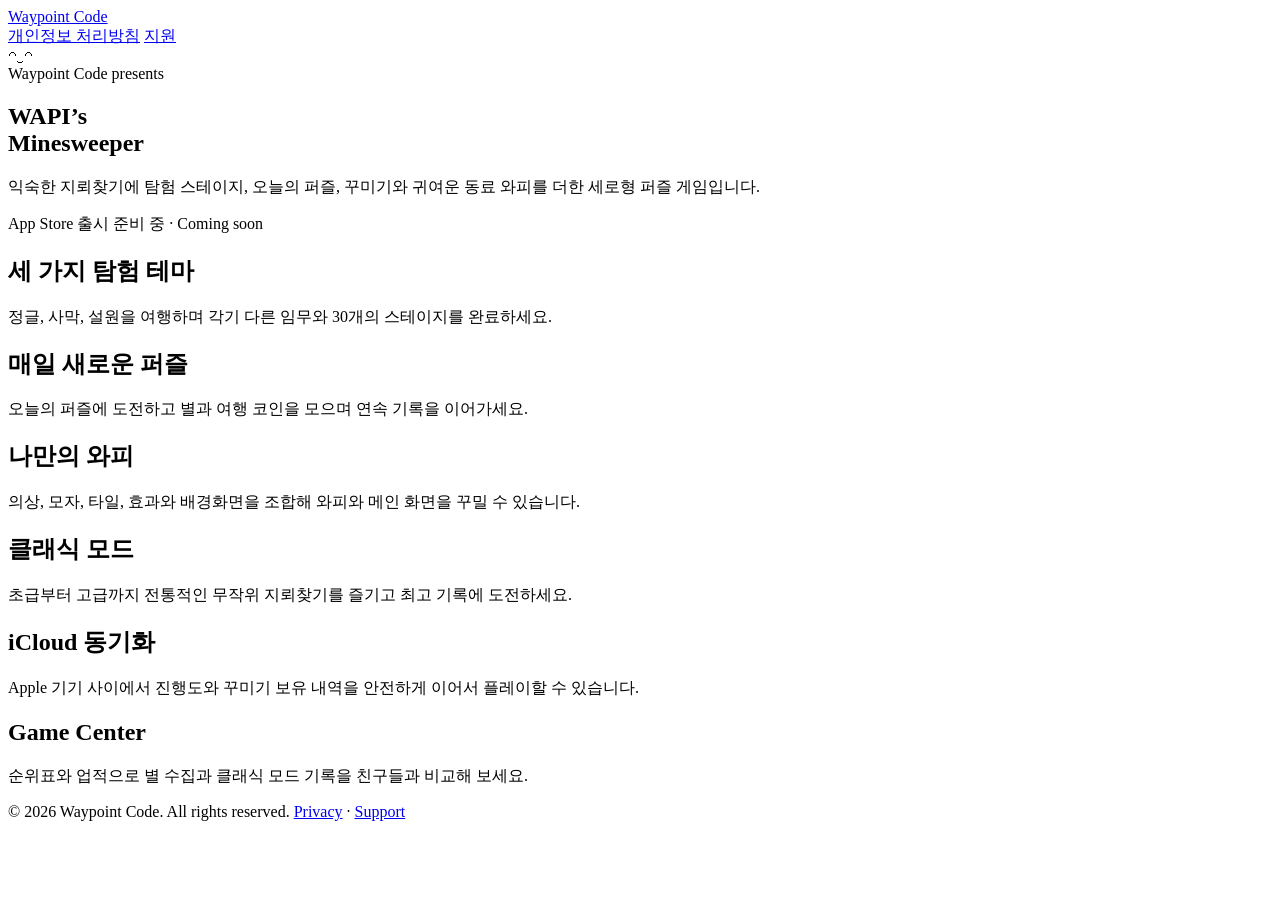
==== index.html @ 91910fee "Add WorldSweep marketing page" ====
<!doctype html>
<html lang="ko">
<head>
  <meta charset="utf-8">
  <meta name="viewport" content="width=device-width, initial-scale=1">
  <meta name="description" content="WAPI’s Minesweeper — 퍼즐, 탐험, 꾸미기가 만나는 새로운 지뢰찾기 게임.">
  <title>WAPI’s Minesweeper — Waypoint Code</title>
  <link rel="stylesheet" href="styles.css">
</head>
<body>
  <header class="shell">
    <nav aria-label="주요 메뉴">
      <a class="brand" href="index.html">Waypoint Code</a>
      <div class="nav-links">
        <a href="privacy.html">개인정보 처리방침</a>
        <a href="support.html">지원</a>
      </div>
    </nav>
  </header>

  <main class="shell">
    <section class="hero">
      <div class="app-mark" role="img" aria-label="웃고 있는 와피 마크"><span class="wapi-face">◠‿◠</span></div>
      <div>
        <div class="eyebrow">Waypoint Code presents</div>
        <h1>WAPI’s<br>Minesweeper</h1>
        <p class="lead">익숙한 지뢰찾기에 탐험 스테이지, 오늘의 퍼즐, 꾸미기와 귀여운 동료 와피를 더한 세로형 퍼즐 게임입니다.</p>
        <div class="badge">App Store 출시 준비 중 · Coming soon</div>
      </div>
    </section>

    <section class="grid" aria-label="게임 특징">
      <article class="card">
        <h2>세 가지 탐험 테마</h2>
        <p>정글, 사막, 설원을 여행하며 각기 다른 임무와 30개의 스테이지를 완료하세요.</p>
      </article>
      <article class="card">
        <h2>매일 새로운 퍼즐</h2>
        <p>오늘의 퍼즐에 도전하고 별과 여행 코인을 모으며 연속 기록을 이어가세요.</p>
      </article>
      <article class="card">
        <h2>나만의 와피</h2>
        <p>의상, 모자, 타일, 효과와 배경화면을 조합해 와피와 메인 화면을 꾸밀 수 있습니다.</p>
      </article>
      <article class="card">
        <h2>클래식 모드</h2>
        <p>초급부터 고급까지 전통적인 무작위 지뢰찾기를 즐기고 최고 기록에 도전하세요.</p>
      </article>
      <article class="card">
        <h2>iCloud 동기화</h2>
        <p>Apple 기기 사이에서 진행도와 꾸미기 보유 내역을 안전하게 이어서 플레이할 수 있습니다.</p>
      </article>
      <article class="card">
        <h2>Game Center</h2>
        <p>순위표와 업적으로 별 수집과 클래식 모드 기록을 친구들과 비교해 보세요.</p>
      </article>
    </section>
  </main>

  <footer>
    <div class="shell">
      <span>© 2026 Waypoint Code. All rights reserved.</span>
      <span><a href="privacy.html">Privacy</a> · <a href="support.html">Support</a></span>
    </div>
  </footer>
</body>
</html>
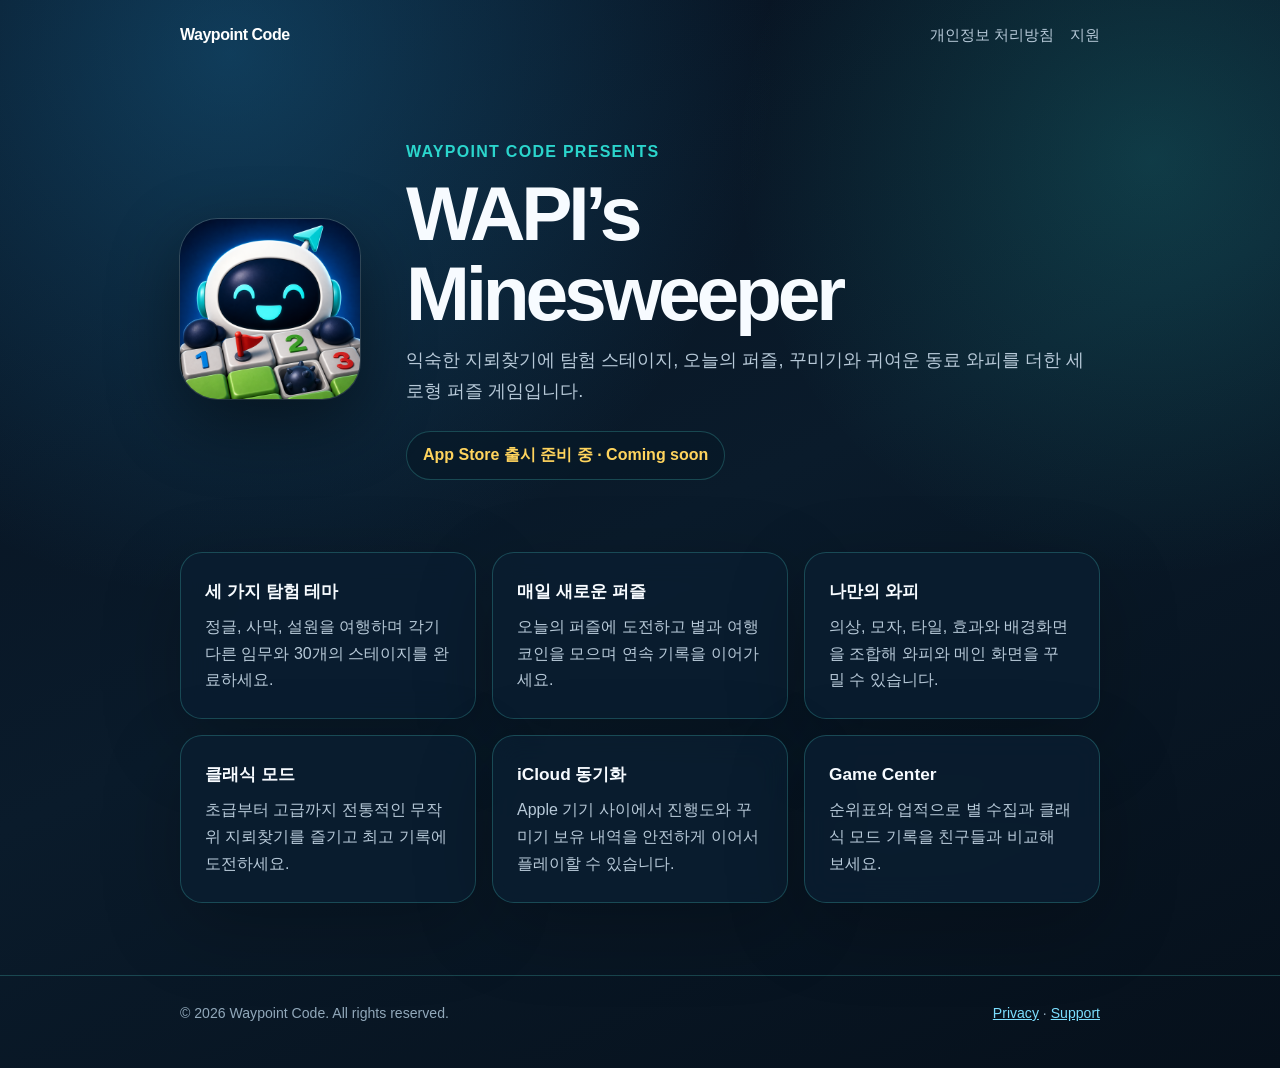
==== commit 042a95ac: "Add WAPI app icon to marketing page" ====
--- a/index.html
+++ b/index.html
@@ -4,7 +4,10 @@
   <meta charset="utf-8">
   <meta name="viewport" content="width=device-width, initial-scale=1">
   <meta name="description" content="WAPI’s Minesweeper — 퍼즐, 탐험, 꾸미기가 만나는 새로운 지뢰찾기 게임.">
+  <meta property="og:image" content="app-icon.png">
   <title>WAPI’s Minesweeper — Waypoint Code</title>
+  <link rel="icon" type="image/png" href="app-icon.png">
+  <link rel="apple-touch-icon" href="app-icon.png">
   <link rel="stylesheet" href="styles.css">
 </head>
 <body>
@@ -20,7 +23,7 @@
 
   <main class="shell">
     <section class="hero">
-      <div class="app-mark" role="img" aria-label="웃고 있는 와피 마크"><span class="wapi-face">◠‿◠</span></div>
+      <img class="app-icon" src="app-icon.png" width="512" height="512" alt="WAPI’s Minesweeper 앱 아이콘">
       <div>
         <div class="eyebrow">Waypoint Code presents</div>
         <h1>WAPI’s<br>Minesweeper</h1>
--- a/styles.css
+++ b/styles.css
@@ -0,0 +1,189 @@
+:root {
+  color-scheme: dark;
+  --bg: #07111f;
+  --panel: rgba(10, 30, 48, 0.86);
+  --panel-strong: #0c2539;
+  --line: rgba(82, 221, 214, 0.24);
+  --text: #f7fbff;
+  --muted: #b7c9d8;
+  --accent: #2bd5cc;
+  --accent-2: #7cdfff;
+  --gold: #ffd45d;
+}
+
+* { box-sizing: border-box; }
+
+html { scroll-behavior: smooth; }
+
+body {
+  margin: 0;
+  min-height: 100vh;
+  font-family: -apple-system, BlinkMacSystemFont, "Segoe UI", sans-serif;
+  line-height: 1.68;
+  color: var(--text);
+  background:
+    radial-gradient(circle at 18% 5%, rgba(32, 141, 201, 0.34), transparent 34rem),
+    radial-gradient(circle at 90% 15%, rgba(43, 213, 204, 0.18), transparent 26rem),
+    linear-gradient(155deg, #07111f 0%, #0a1b2b 50%, #06101b 100%);
+}
+
+a { color: var(--accent-2); }
+a:hover { color: #fff; }
+
+.shell {
+  width: min(920px, calc(100% - 32px));
+  margin: 0 auto;
+}
+
+nav {
+  display: flex;
+  align-items: center;
+  justify-content: space-between;
+  gap: 18px;
+  padding: 22px 0;
+}
+
+.brand {
+  color: #fff;
+  font-weight: 850;
+  letter-spacing: -0.03em;
+  text-decoration: none;
+}
+
+.nav-links {
+  display: flex;
+  flex-wrap: wrap;
+  justify-content: flex-end;
+  gap: 16px;
+  font-size: 0.92rem;
+}
+
+.nav-links a { color: var(--muted); text-decoration: none; }
+
+.hero {
+  display: grid;
+  grid-template-columns: 180px 1fr;
+  align-items: center;
+  gap: 46px;
+  padding: 68px 0 58px;
+}
+
+.app-icon {
+  width: 180px;
+  height: 180px;
+  display: block;
+  object-fit: cover;
+  border-radius: 38px;
+  box-shadow: 0 24px 70px rgba(0, 0, 0, 0.45), 0 0 0 1px rgba(255, 255, 255, 0.18);
+}
+
+.eyebrow {
+  color: var(--accent);
+  font-weight: 800;
+  letter-spacing: 0.08em;
+  text-transform: uppercase;
+}
+
+h1 {
+  margin: 8px 0 12px;
+  font-size: clamp(2.35rem, 8vw, 4.8rem);
+  line-height: 1.04;
+  letter-spacing: -0.055em;
+}
+
+.lead {
+  max-width: 680px;
+  margin: 0;
+  color: var(--muted);
+  font-size: 1.14rem;
+}
+
+.badge {
+  display: inline-flex;
+  margin-top: 24px;
+  padding: 10px 16px;
+  border: 1px solid var(--line);
+  border-radius: 999px;
+  color: var(--gold);
+  background: rgba(8, 25, 40, 0.74);
+  font-weight: 750;
+}
+
+.grid {
+  display: grid;
+  grid-template-columns: repeat(3, 1fr);
+  gap: 16px;
+  padding: 14px 0 72px;
+}
+
+.card, .document {
+  border: 1px solid var(--line);
+  background: var(--panel);
+  box-shadow: 0 24px 80px rgba(0, 0, 0, 0.22);
+  backdrop-filter: blur(14px);
+}
+
+.card {
+  padding: 24px;
+  border-radius: 22px;
+}
+
+.card h2 { margin: 0 0 8px; font-size: 1.08rem; }
+.card p { margin: 0; color: var(--muted); }
+
+.document {
+  max-width: 820px;
+  margin: 46px auto 72px;
+  padding: clamp(24px, 6vw, 58px);
+  border-radius: 28px;
+}
+
+.document h1 { font-size: clamp(2rem, 6vw, 3.35rem); }
+.document h2 { margin: 2.1rem 0 0.7rem; font-size: 1.25rem; }
+.document h3 { margin: 1.35rem 0 0.5rem; font-size: 1rem; color: var(--accent); }
+.document p, .document li { color: var(--muted); }
+.document strong { color: var(--text); }
+.document ul { padding-left: 1.25rem; }
+.document li { margin: 0.5rem 0; }
+
+.meta {
+  margin-bottom: 2rem;
+  color: var(--accent);
+  font-weight: 750;
+}
+
+.notice {
+  margin: 1.3rem 0;
+  padding: 16px 18px;
+  border-left: 4px solid var(--accent);
+  border-radius: 12px;
+  background: var(--panel-strong);
+}
+
+.language-divider {
+  border: 0;
+  border-top: 1px solid var(--line);
+  margin: 3.5rem 0;
+}
+
+footer {
+  padding: 26px 0 42px;
+  border-top: 1px solid var(--line);
+  color: #91a8ba;
+  font-size: 0.88rem;
+}
+
+footer .shell {
+  display: flex;
+  justify-content: space-between;
+  gap: 18px;
+  flex-wrap: wrap;
+}
+
+@media (max-width: 720px) {
+  nav { align-items: flex-start; }
+  .hero { grid-template-columns: 1fr; gap: 28px; padding-top: 42px; }
+  .app-icon { width: 132px; height: 132px; border-radius: 29px; }
+  .grid { grid-template-columns: 1fr; }
+  .document { margin-top: 22px; }
+}
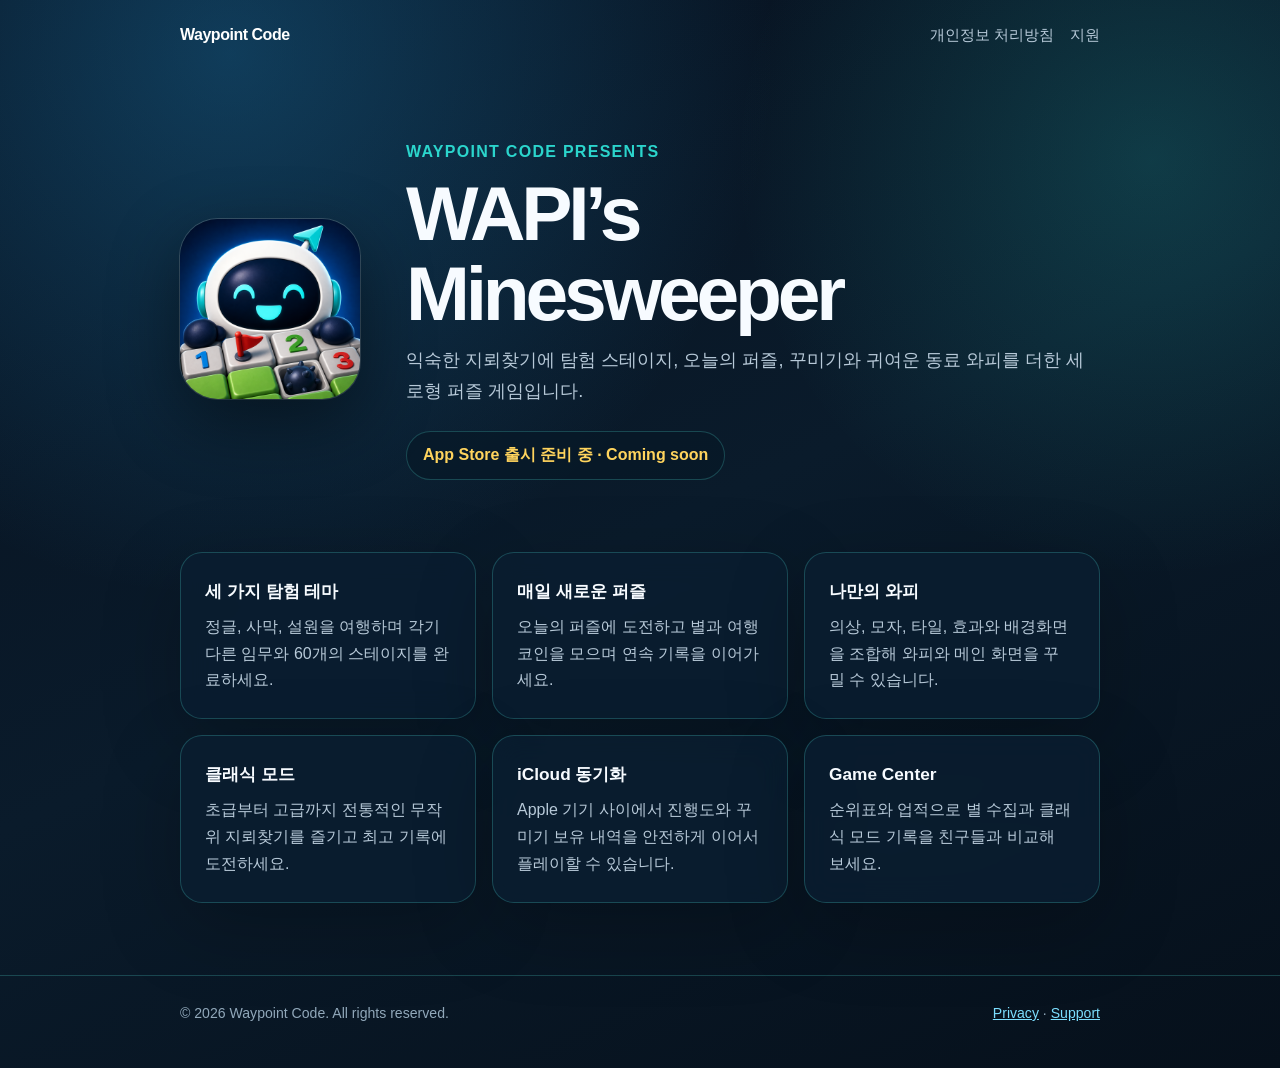
==== commit ed418506: "docs: update privacy and purchase guidance" ====
--- a/index.html
+++ b/index.html
@@ -35,7 +35,7 @@
     <section class="grid" aria-label="게임 특징">
       <article class="card">
         <h2>세 가지 탐험 테마</h2>
-        <p>정글, 사막, 설원을 여행하며 각기 다른 임무와 30개의 스테이지를 완료하세요.</p>
+        <p>정글, 사막, 설원을 여행하며 각기 다른 임무와 60개의 스테이지를 완료하세요.</p>
       </article>
       <article class="card">
         <h2>매일 새로운 퍼즐</h2>
